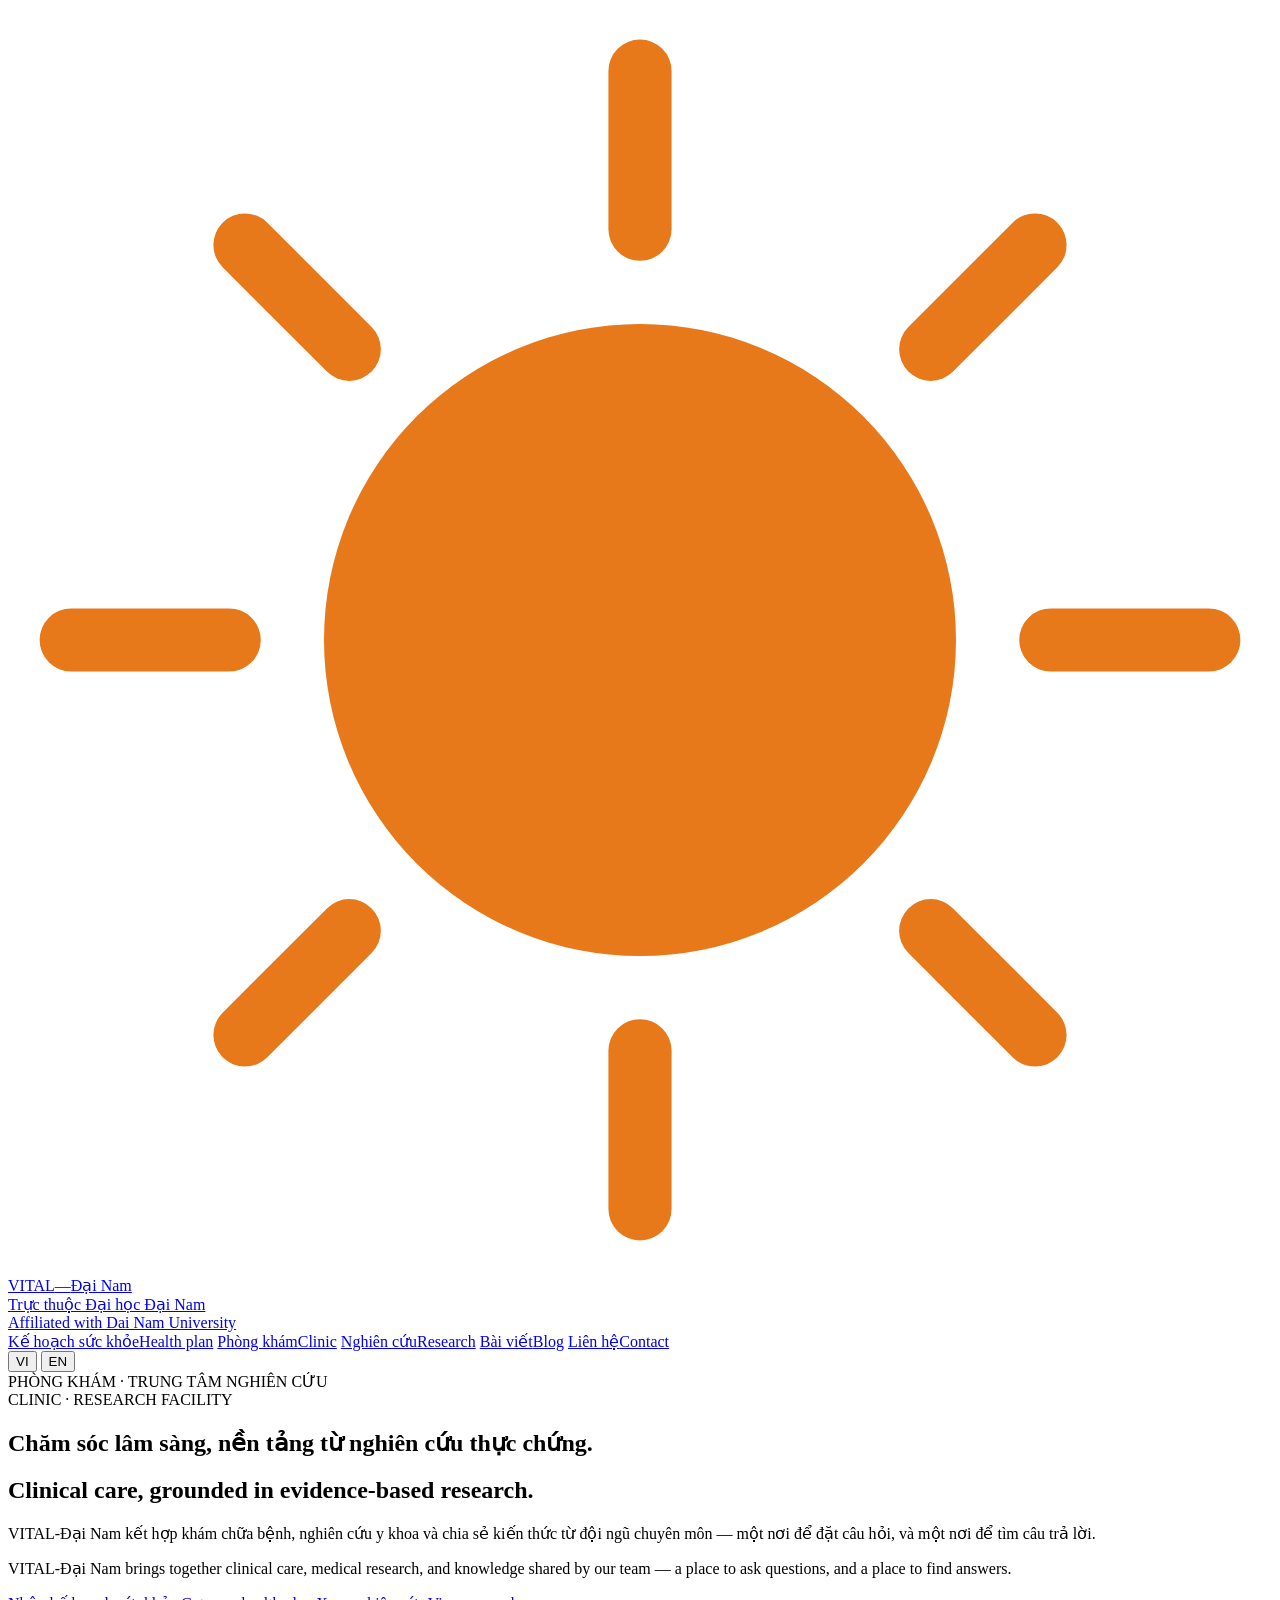
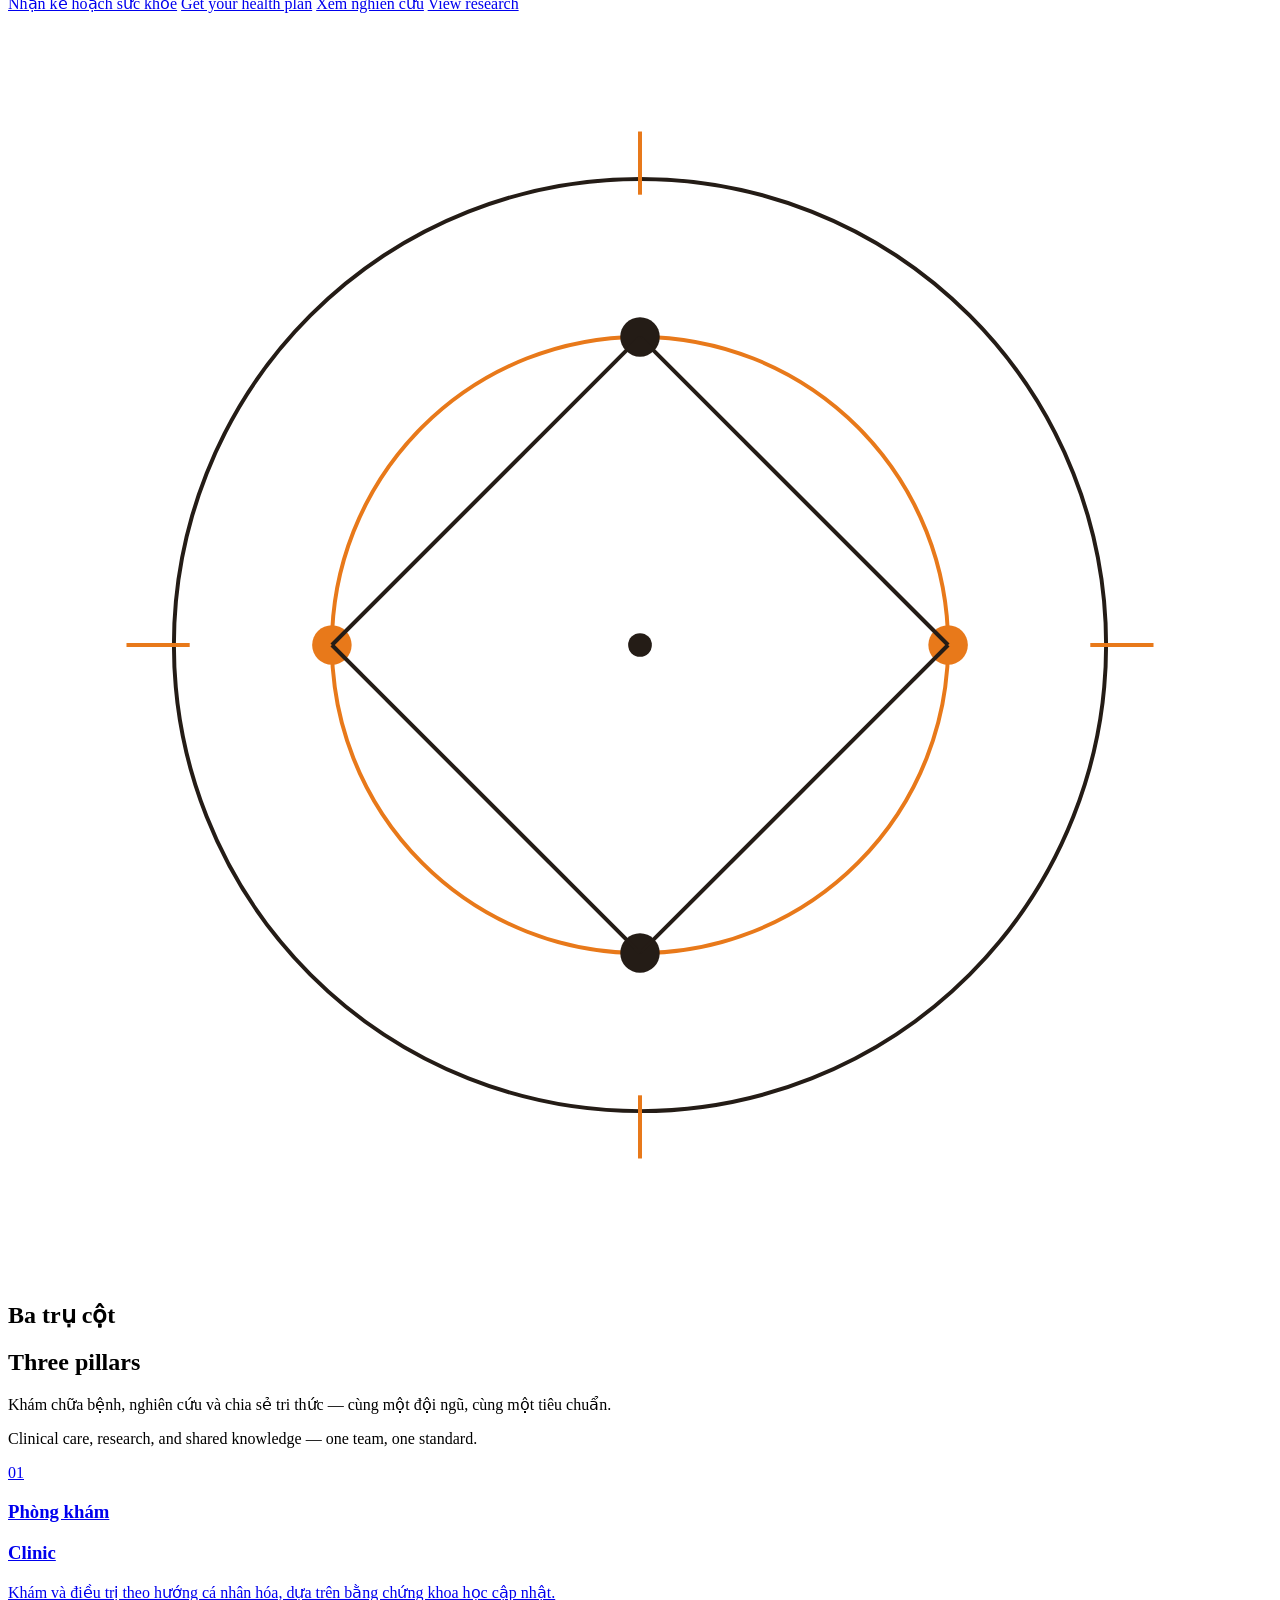
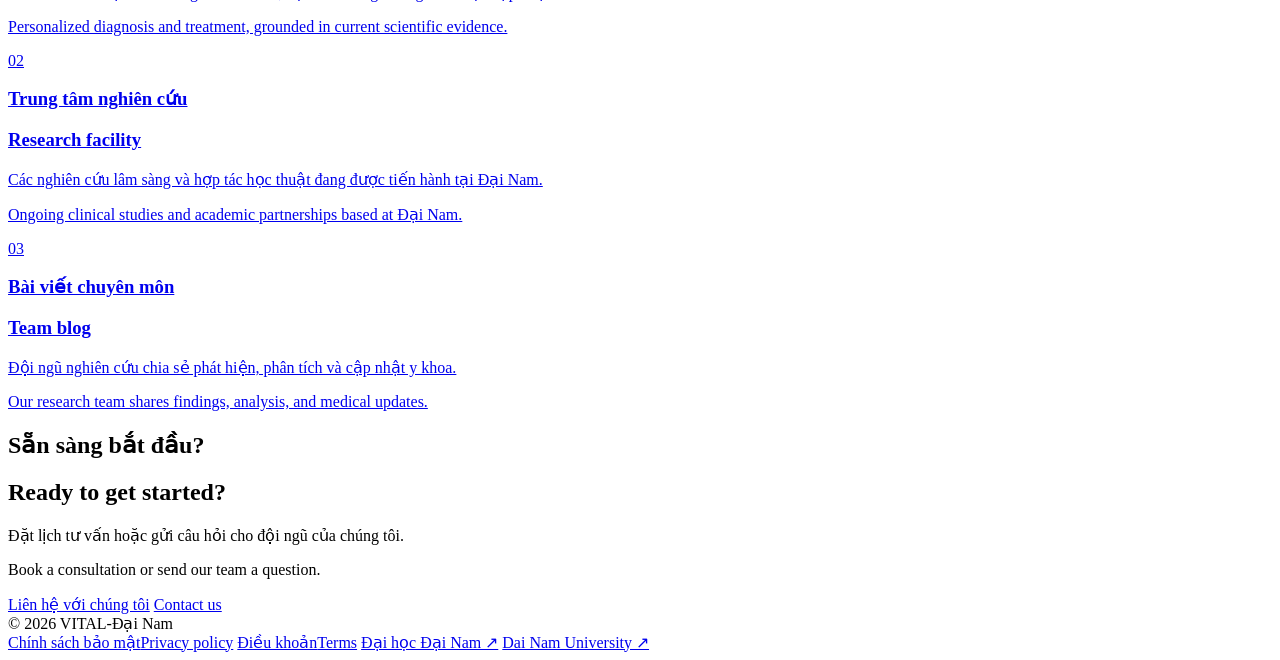
==== index.html @ c0a0909a "Add files via upload" ====
<!DOCTYPE html>
<html lang="vi">
<head>
<meta charset="UTF-8">
<meta name="viewport" content="width=device-width, initial-scale=1.0">
<title>Trang chủ | VITAL-Đại Nam</title>
<link rel="preconnect" href="https://fonts.googleapis.com">
<link href="https://fonts.googleapis.com/css2?family=Source+Serif+4:ital,wght@0,400;0,500;0,600;1,400&family=Inter:wght@400;500;600&display=swap" rel="stylesheet">
<link rel="stylesheet" href="shared.css">
</head>
<body>

<header>
  <div class="wrap header-inner">
    <a href="index.html" class="logo-block">
      <svg class="logo-mark" viewBox="0 0 40 40" fill="none">
        <circle cx="20" cy="20" r="10" fill="#E8791A"/>
        <g stroke="#E8791A" stroke-width="2" stroke-linecap="round">
          <line x1="20" y1="2" x2="20" y2="7"/>
          <line x1="20" y1="33" x2="20" y2="38"/>
          <line x1="2" y1="20" x2="7" y2="20"/>
          <line x1="33" y1="20" x2="38" y2="20"/>
          <line x1="7.5" y1="7.5" x2="10.8" y2="10.8"/>
          <line x1="29.2" y1="29.2" x2="32.5" y2="32.5"/>
          <line x1="32.5" y1="7.5" x2="29.2" y2="10.8"/>
          <line x1="10.8" y1="29.2" x2="7.5" y2="32.5"/>
        </g>
      </svg>
      <div>
        <div class="logo">VITAL<span>—</span>Đại Nam</div>
        <div class="logo-sub" data-vi>Trực thuộc Đại học Đại Nam</div>
        <div class="logo-sub" data-en>Affiliated with Dai Nam University</div>
      </div>
    </a>
    <nav>
      <a href="assessment.html" class="nav-vi" data-vi>Kế hoạch sức khỏe</a><a href="assessment.html" class="nav-en" data-en>Health plan</a>
      <a href="clinic.html" class="nav-vi" data-vi>Phòng khám</a><a href="clinic.html" class="nav-en" data-en>Clinic</a>
      <a href="research.html" class="nav-vi" data-vi>Nghiên cứu</a><a href="research.html" class="nav-en" data-en>Research</a>
      <a href="blog.html" class="nav-vi" data-vi>Bài viết</a><a href="blog.html" class="nav-en" data-en>Blog</a>
      <a href="contact.html" class="nav-vi" data-vi>Liên hệ</a><a href="contact.html" class="nav-en" data-en>Contact</a>
    </nav>
    <div class="lang-toggle">
      <button id="btn-vi" class="active" onclick="setLang('vi')">VI</button>
      <button id="btn-en" onclick="setLang('en')">EN</button>
    </div>
  </div>
</header>

<section class="hero">
  <div class="wrap hero-grid">
    <div>
      <div class="eyebrow" data-vi>PHÒNG KHÁM · TRUNG TÂM NGHIÊN CỨU</div>
      <div class="eyebrow" data-en>CLINIC · RESEARCH FACILITY</div>
      <h1 data-vi>Chăm sóc lâm sàng, nền tảng từ nghiên cứu thực chứng.</h1>
      <h1 data-en>Clinical care, grounded in evidence-based research.</h1>
      <p class="lead" data-vi>VITAL-Đại Nam kết hợp khám chữa bệnh, nghiên cứu y khoa và chia sẻ kiến thức từ đội ngũ chuyên môn — một nơi để đặt câu hỏi, và một nơi để tìm câu trả lời.</p>
      <p class="lead" data-en>VITAL-Đại Nam brings together clinical care, medical research, and knowledge shared by our team — a place to ask questions, and a place to find answers.</p>
      <div class="cta-row">
        <a href="assessment.html" class="btn btn-primary" data-vi>Nhận kế hoạch sức khỏe</a>
        <a href="assessment.html" class="btn btn-primary" data-en>Get your health plan</a>
        <a href="research.html" class="btn btn-secondary" data-vi>Xem nghiên cứu</a>
        <a href="research.html" class="btn btn-secondary" data-en>View research</a>
      </div>
    </div>
    <div class="hero-art">
      <svg viewBox="0 0 320 320" fill="none">
        <circle cx="160" cy="160" r="118" stroke="#241C16" stroke-width="1"/>
        <circle cx="160" cy="160" r="78" stroke="#E8791A" stroke-width="1"/>
        <circle cx="160" cy="82" r="5" fill="#241C16"/>
        <circle cx="238" cy="160" r="5" fill="#E8791A"/>
        <circle cx="160" cy="238" r="5" fill="#241C16"/>
        <circle cx="82" cy="160" r="5" fill="#E8791A"/>
        <line x1="160" y1="82" x2="238" y2="160" stroke="#241C16" stroke-width="1"/>
        <line x1="238" y1="160" x2="160" y2="238" stroke="#241C16" stroke-width="1"/>
        <line x1="160" y1="238" x2="82" y2="160" stroke="#241C16" stroke-width="1"/>
        <line x1="82" y1="160" x2="160" y2="82" stroke="#241C16" stroke-width="1"/>
        <circle cx="160" cy="160" r="3" fill="#241C16"/>
        <g stroke="#E8791A" stroke-width="1">
          <line x1="160" y1="46" x2="160" y2="30"/>
          <line x1="160" y1="274" x2="160" y2="290"/>
          <line x1="46" y1="160" x2="30" y2="160"/>
          <line x1="274" y1="160" x2="290" y2="160"/>
        </g>
      </svg>
    </div>
  </div>
</section>

<section id="clinic">
  <div class="wrap">
    <div class="section-head">
      <h2 data-vi>Ba trụ cột</h2>
      <h2 data-en>Three pillars</h2>
      <p data-vi>Khám chữa bệnh, nghiên cứu và chia sẻ tri thức — cùng một đội ngũ, cùng một tiêu chuẩn.</p>
      <p data-en>Clinical care, research, and shared knowledge — one team, one standard.</p>
    </div>
    <div class="pillars">
      <a class="pillar" href="clinic.html">
        <span class="num">01</span>
        <h3 data-vi>Phòng khám</h3>
        <h3 data-en>Clinic</h3>
        <p data-vi>Khám và điều trị theo hướng cá nhân hóa, dựa trên bằng chứng khoa học cập nhật.</p>
        <p data-en>Personalized diagnosis and treatment, grounded in current scientific evidence.</p>
      </a>
      <a class="pillar" href="research.html">
        <span class="num">02</span>
        <h3 data-vi>Trung tâm nghiên cứu</h3>
        <h3 data-en>Research facility</h3>
        <p data-vi>Các nghiên cứu lâm sàng và hợp tác học thuật đang được tiến hành tại Đại Nam.</p>
        <p data-en>Ongoing clinical studies and academic partnerships based at Đại Nam.</p>
      </a>
      <a class="pillar" href="blog.html">
        <span class="num">03</span>
        <h3 data-vi>Bài viết chuyên môn</h3>
        <h3 data-en>Team blog</h3>
        <p data-vi>Đội ngũ nghiên cứu chia sẻ phát hiện, phân tích và cập nhật y khoa.</p>
        <p data-en>Our research team shares findings, analysis, and medical updates.</p>
      </a>
    </div>
  </div>
</section>

<section id="contact">
  <div class="wrap">
    <div class="section-head">
      <h2 data-vi>Sẵn sàng bắt đầu?</h2>
      <h2 data-en>Ready to get started?</h2>
      <p data-vi>Đặt lịch tư vấn hoặc gửi câu hỏi cho đội ngũ của chúng tôi.</p>
      <p data-en>Book a consultation or send our team a question.</p>
    </div>
    <div class="cta-row">
      <a href="contact.html" class="btn btn-primary" data-vi>Liên hệ với chúng tôi</a>
      <a href="contact.html" class="btn btn-primary" data-en>Contact us</a>
    </div>
  </div>
</section>

<footer>
  <div class="wrap footer-inner">
    <div>© 2026 VITAL-Đại Nam</div>
    <div class="footer-links">
      <a href="#" data-vi>Chính sách bảo mật</a><a href="#" data-en>Privacy policy</a>
      <a href="#" data-vi>Điều khoản</a><a href="#" data-en>Terms</a>
      <a href="https://dainam.edu.vn/vi" target="_blank" data-vi>Đại học Đại Nam ↗</a>
      <a href="https://dainam.edu.vn/en" target="_blank" data-en>Dai Nam University ↗</a>
    </div>
  </div>
</footer>

<script src="shared.js"></script>

</body>
</html>
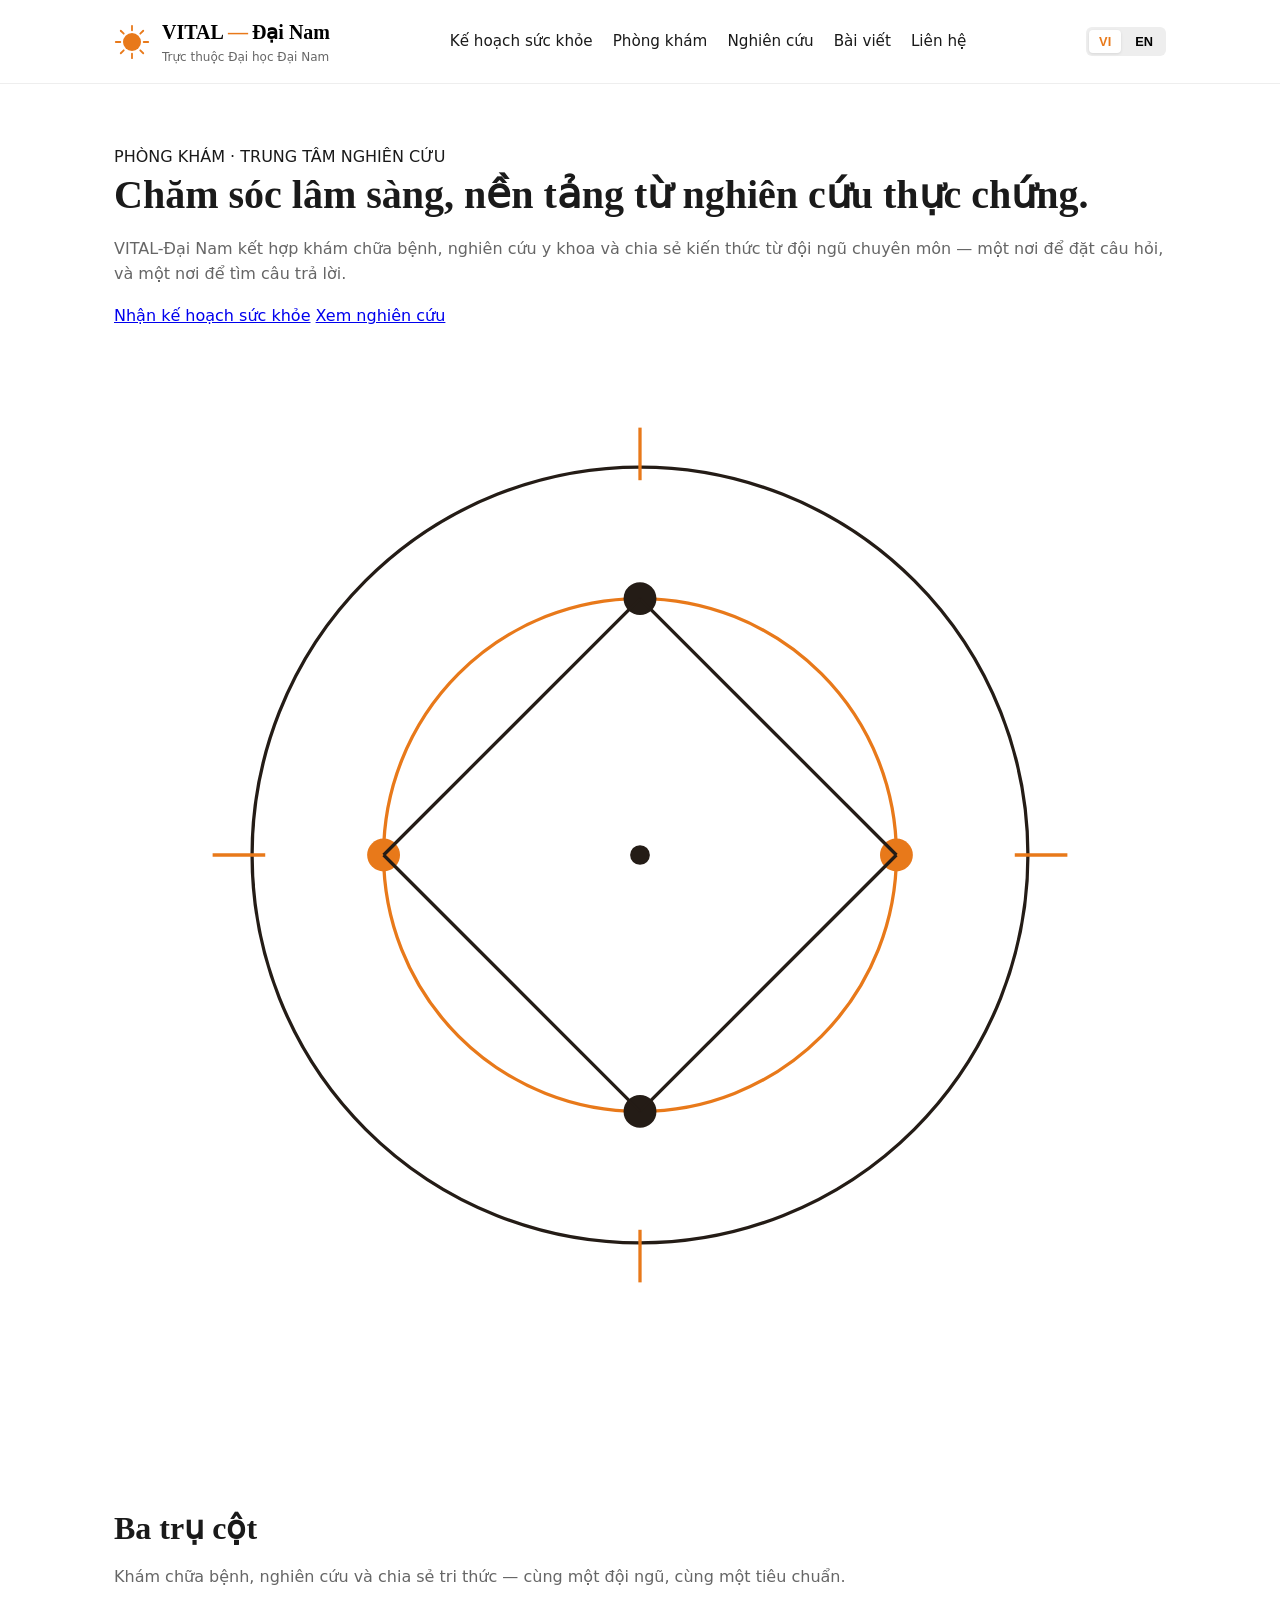
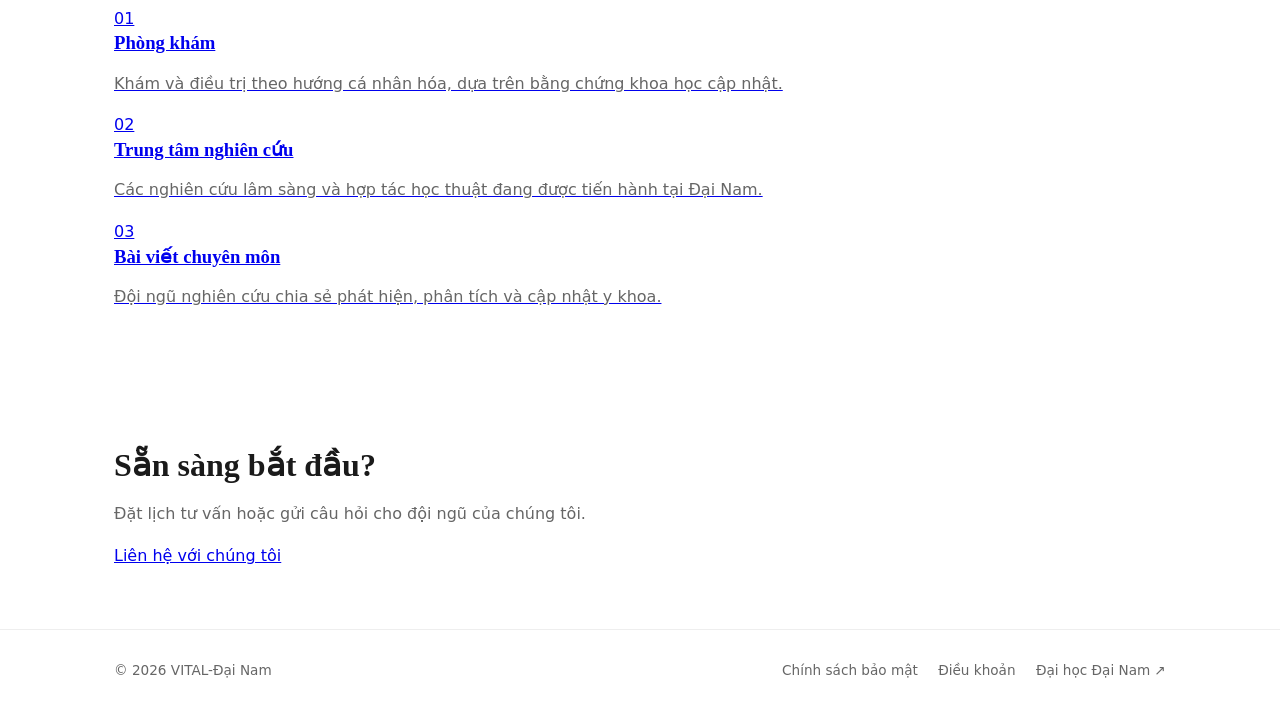
==== commit ed629347: "Add script.js to index.html" ====
--- a/index.html
+++ b/index.html
@@ -148,6 +148,6 @@
 </footer>
 
 <script src="shared.js"></script>
-
+<script src="script.js"></script>
 </body>
 </html>
--- a/shared.css
+++ b/shared.css
@@ -0,0 +1,44 @@
+:root {
+  --primary: #E8791A;
+  --text-dark: #1a1a1a;
+  --text-muted: #666666;
+  --bg-light: #f9f9f9;
+  --font-serif: 'Source Serif 4', Georgia, serif;
+  --font-sans: 'Inter', system-ui, sans-serif;
+}
+
+* { box-sizing: border-box; margin: 0; padding: 0; }
+body { font-family: var(--font-sans); color: var(--text-dark); line-height: 1.6; background: #fff; }
+
+.wrap { max-width: 1100px; margin: 0 auto; padding: 0 24px; }
+
+header { border-bottom: 1px solid #eee; padding: 16px 0; background: #fff; position: sticky; top: 0; z-index: 100; }
+.header-inner { display: flex; align-items: center; justify-content: space-between; gap: 20px; }
+.logo-block { display: flex; align-items: center; gap: 12px; text-decoration: none; color: inherit; }
+.logo-mark { width: 36px; height: 36px; flex-shrink: 0; }
+.logo { font-family: var(--font-serif); font-weight: 600; font-size: 1.25rem; color: #000; }
+.logo span { color: var(--primary); margin: 0 4px; }
+.logo-sub { font-size: 0.75rem; color: var(--text-muted); }
+
+nav { display: flex; gap: 20px; align-items: center; }
+nav a { text-decoration: none; color: var(--text-dark); font-size: 0.95rem; font-weight: 500; }
+nav a:hover { color: var(--primary); }
+
+.lang-toggle { display: flex; gap: 4px; background: #eee; padding: 3px; border-radius: 6px; }
+.lang-toggle button { border: none; background: transparent; padding: 4px 10px; font-size: 0.8rem; font-weight: 600; cursor: pointer; border-radius: 4px; }
+.lang-toggle button.active { background: #fff; color: var(--primary); box-shadow: 0 1px 3px rgba(0,0,0,0.1); }
+
+/* Language Hiding Rules */
+html[lang="vi"] [data-en], html[lang="vi"] .nav-en { display: none !important; }
+html[lang="en"] [data-vi], html[lang="en"] .nav-vi { display: none !important; }
+
+section { padding: 60px 0; }
+h1, h2, h3 { font-family: var(--font-serif); margin-bottom: 16px; line-height: 1.25; }
+h1 { font-size: 2.5rem; }
+h2 { font-size: 2rem; }
+p { margin-bottom: 16px; color: var(--text-muted); }
+
+footer { border-top: 1px solid #eee; padding: 30px 0; font-size: 0.85rem; color: var(--text-muted); }
+footer .wrap { display: flex; justify-content: space-between; align-items: center; }
+footer a { color: var(--text-muted); text-decoration: none; margin-left: 16px; }
+footer a:hover { color: var(--primary); }
